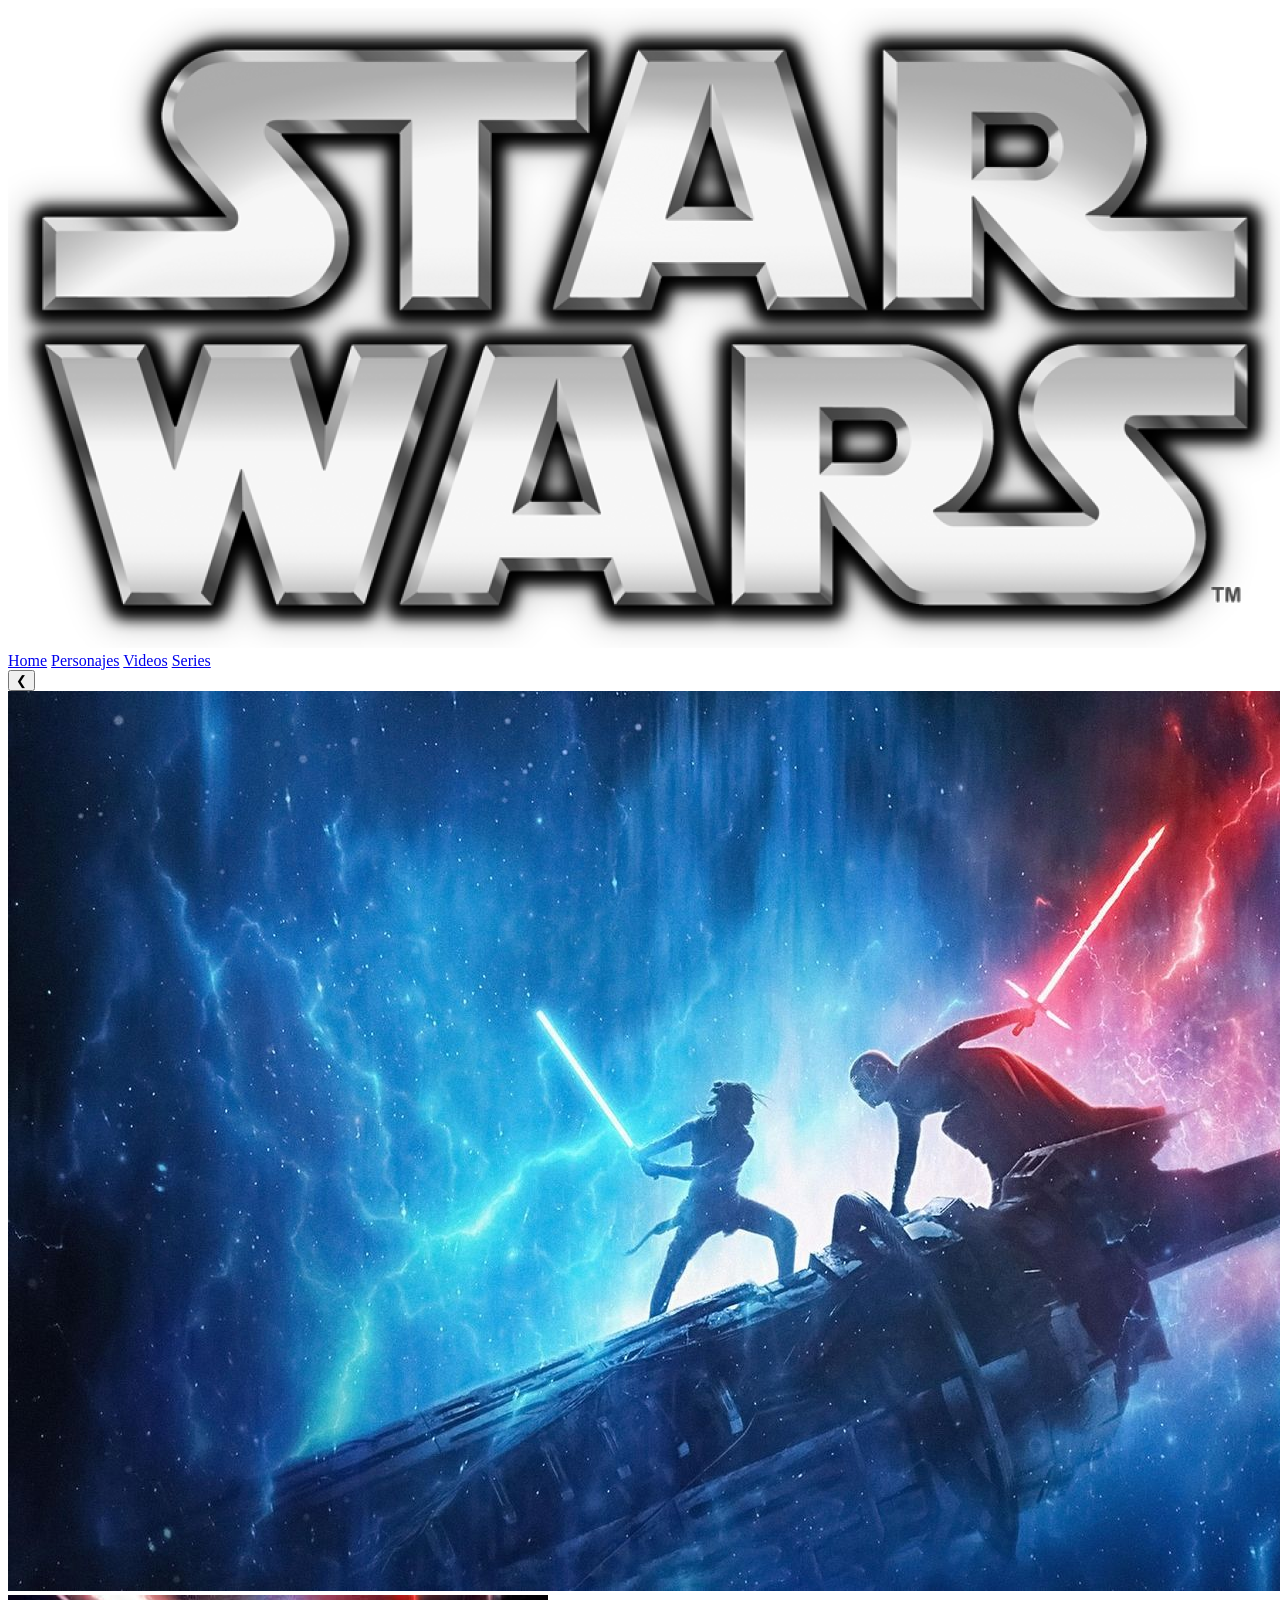
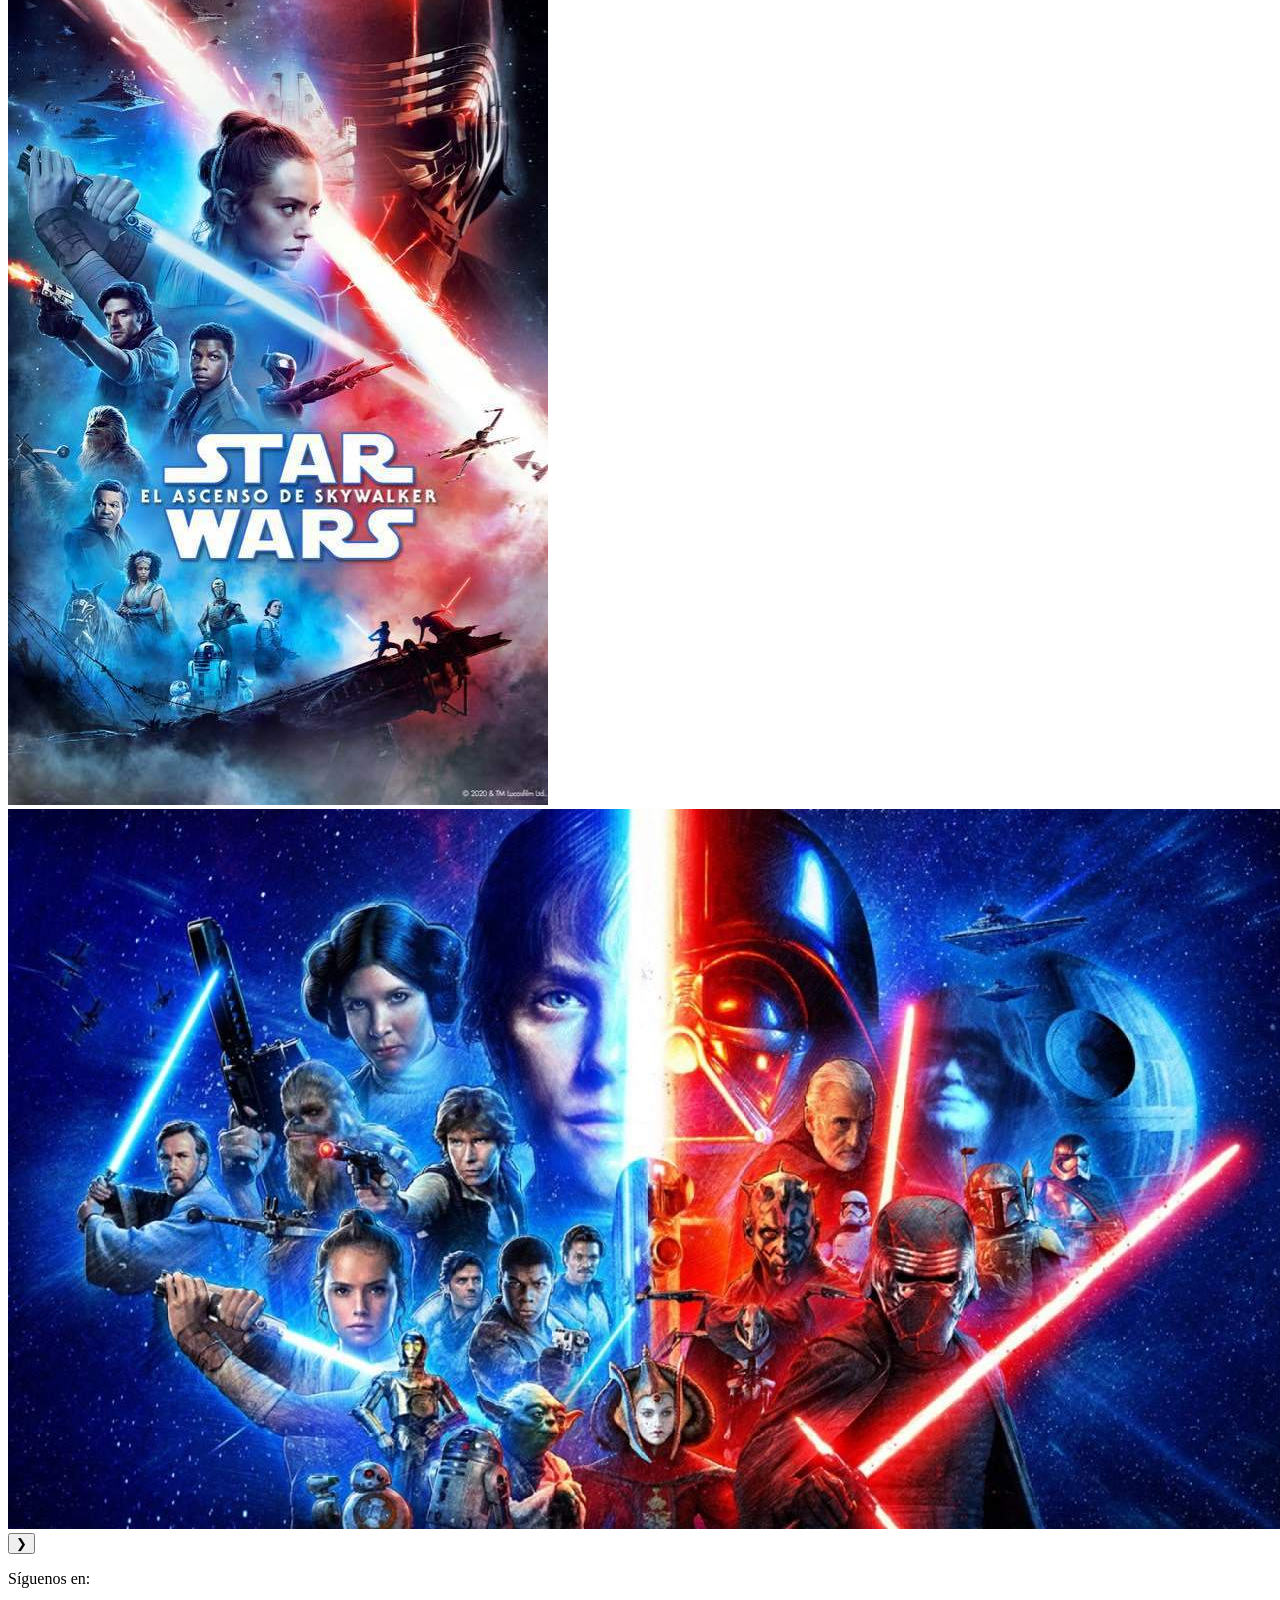
==== index.html @ c6d9a3d2 "my first commit" ====
<!DOCTYPE html>
<html lang="es">
<head>
  <meta charset="UTF-8">
  <meta name="viewport" content="width=device-width, initial-scale=1.0">
  <title>Star Wars</title>

</head>
<body>
  <header>
    <img src="img/icon.png"alt="Star Wars Logo">
  </header>
  <nav>
    <a href="#index.html">Home</a>
    <a href="#charters.html">Personajes</a>
    <a href="#videos.html">Videos</a>
    <a href="#series.html">Series</a>
  </nav>
  <main>
    <div class="carousel">
      <button class="prev" onclick="moveSlide(-1)">&#10094;</button>
      <div class="carousel-images" id="carousel">
        <img src="img/image.png" alt="Imagen 1">
        <img src="img/image_c671e2ee.jpeg" alt="Imagen 2">
        <img src="img/Star-Wars.jpg" alt="Imagen 3">
      </div>
      <button class="next" onclick="moveSlide(1)">&#10095;</button>
    </div>
  </main>
  <footer>
    <p>Síguenos en:</p>
    <a href="https://www.facebook.com/StarWars/" target="_blank">Facebook</a>
    <a href="https://twitter.com/starwars" target="_blank">Twitter</a>
    <a href="https://www.instagram.com/starwars/" target="_blank">Instagram</a>
    <a href="https://www.youtube.com/user/starwars" target="_blank">YouTube</a>
  </footer>
  <script>
    let index = 0;
    function moveSlide(step) {
      const carousel = document.getElementById('carousel');
      const totalSlides = carousel.children.length;
      index = (index + step + totalSlides) % totalSlides;
      carousel.style.transform = `translateX(-${index * 100}%)`;
    }
  </script>
</body>
</html>
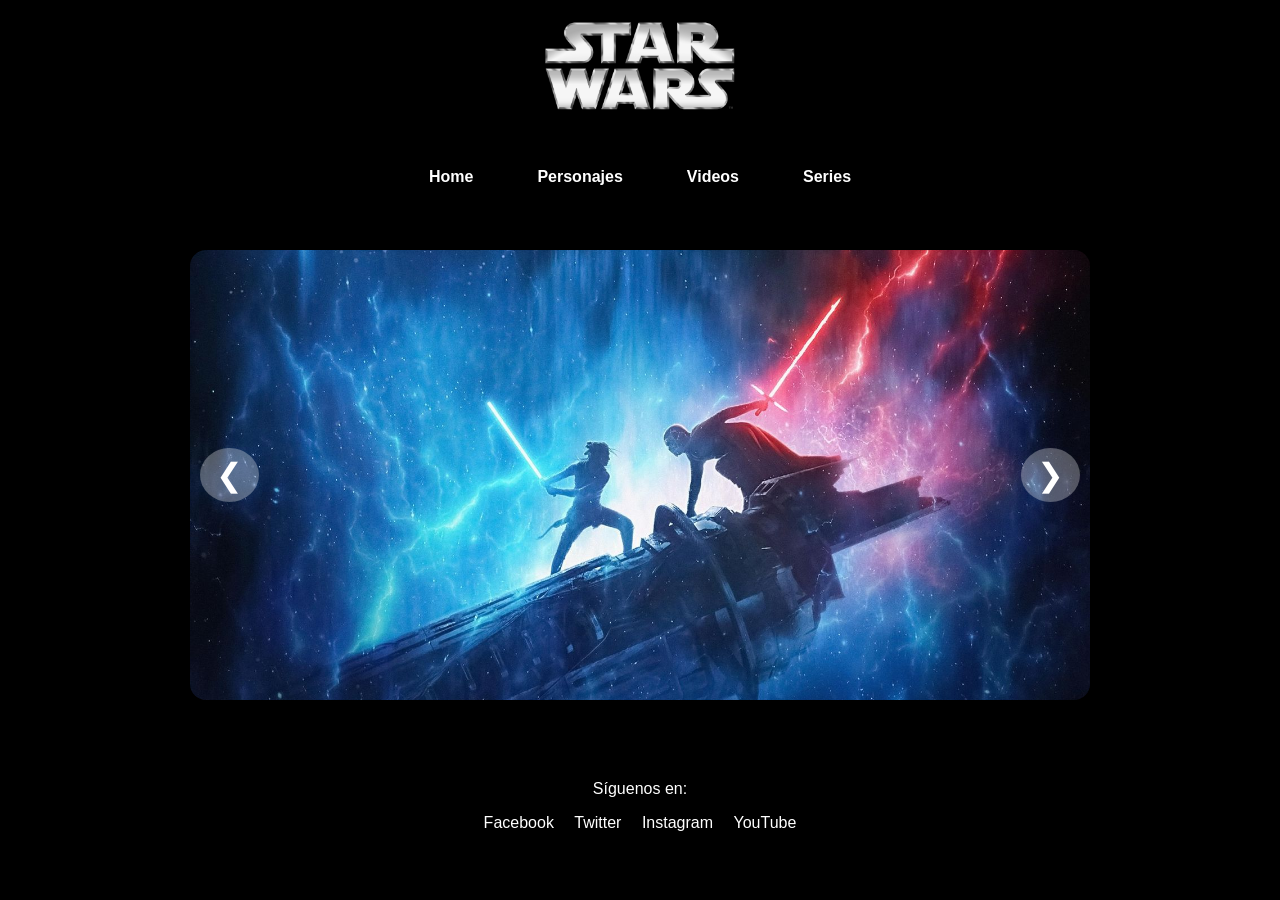
==== commit 2b196f6f: "actualizacion" ====
--- a/index.html
+++ b/index.html
@@ -4,6 +4,7 @@
   <meta charset="UTF-8">
   <meta name="viewport" content="width=device-width, initial-scale=1.0">
   <title>Star Wars</title>
+  <link rel="stylesheet" href="css/styles.css">
 
 </head>
 <body>
@@ -11,22 +12,27 @@
     <img src="img/icon.png"alt="Star Wars Logo">
   </header>
   <nav>
-    <a href="#index.html">Home</a>
-    <a href="#charters.html">Personajes</a>
-    <a href="#videos.html">Videos</a>
-    <a href="#series.html">Series</a>
+    <a href="index.html">Home</a>
+    <a href="charters.html">Personajes</a>
+    <a href="video.html">Videos</a>
+    <a href="series.html">Series</a>
   </nav>
   <main>
     <div class="carousel">
-      <button class="prev" onclick="moveSlide(-1)">&#10094;</button>
-      <div class="carousel-images" id="carousel">
-        <img src="img/image.png" alt="Imagen 1">
-        <img src="img/image_c671e2ee.jpeg" alt="Imagen 2">
-        <img src="img/Star-Wars.jpg" alt="Imagen 3">
+      <button class="carousel-btn prev" onclick="moveSlide(-1)">&#10094;</button>
+  
+      <div class="carousel-window">
+        <div class="carousel-images" id="carousel">
+          <img src="img/image.png" alt="Imagen 1">
+          <img src="img/2Star-Wars.jpg" alt="Imagen 2">
+          <img src="img/Star-Wars.jpg" alt="Imagen 3">
+        </div>
       </div>
-      <button class="next" onclick="moveSlide(1)">&#10095;</button>
+  
+      <button class="carousel-btn next" onclick="moveSlide(1)">&#10095;</button>
     </div>
   </main>
+  
   <footer>
     <p>Síguenos en:</p>
     <a href="https://www.facebook.com/StarWars/" target="_blank">Facebook</a>
--- a/css/styles.css
+++ b/css/styles.css
@@ -0,0 +1,274 @@
+body {
+  margin: 0;
+  background-color: black;
+  color: white;
+  font-family: Arial, sans-serif;
+}
+
+header {
+  background-color: black;
+  padding: 1rem;
+  text-align: center;
+}
+
+header img {
+  width: 200px;
+}
+
+nav {
+  display: flex;
+  flex-wrap: wrap;
+  justify-content: center;
+  background-color: black;
+  padding: 1rem 0;
+}
+
+nav a {
+  color: white;
+  text-decoration: none;
+  margin: 0.5rem 1rem;
+  font-weight: bold;
+  padding: 0.5rem 1rem;
+  transition: background-color 0.3s;
+}
+
+nav a:hover {
+  background-color: #ffff00;
+  color: black;
+  border-radius: 5px;
+}
+.tabs {
+  display: flex;
+  flex-direction: column;
+  gap: 1rem;
+  max-width: 800px;
+  margin: auto;
+}
+.tab {
+  border: 1px solid #444;
+  border-radius: 10px;
+  overflow: hidden;
+}
+.tab label {
+  display: block;
+  padding: 1rem;
+  background: #222;
+  cursor: pointer;
+  font-weight: bold;
+}
+.tab-content {
+  display: none;
+  background: #1a1a1a;
+  padding: 1rem 2rem;
+  line-height: 1.6;
+}
+input[type="checkbox"] {
+  display: none;
+}
+input[type="checkbox"]:checked + label + .tab-content {
+  display: block;
+}
+h3 {
+  color: #ffd700;
+  margin-top: 1.5rem;
+}
+ul, ol {
+  margin-left: 1.5rem;
+}
+li {
+  margin-bottom: 0.4rem;
+}
+
+.carousel {
+  position: relative;
+  width: 90%;
+  max-width: 900px;
+  margin: 2rem auto;
+  overflow: hidden;
+  border-radius: 16px;
+  box-shadow: 0 4px 20px rgba(0,0,0,0.5);
+  background-color: #000;
+}
+
+.carousel-window {
+  overflow: hidden;
+  width: 100%;
+}
+
+.carousel-images {
+  display: flex;
+  transition: transform 0.5s ease-in-out;
+  width: 100%;
+}
+
+.carousel-images img {
+  width: 100%;
+  flex-shrink: 0;
+  object-fit: cover;
+  height: 450px;
+  border-radius: 0;
+}
+
+/* Botones de navegación */
+.carousel-btn {
+  position: absolute;
+  top: 50%;
+  transform: translateY(-50%);
+  background-color: rgba(255, 255, 255, 0.3);
+  border: none;
+  font-size: 2rem;
+  color: white;
+  padding: 0.5rem 1rem;
+  cursor: pointer;
+  z-index: 2;
+  border-radius: 50%;
+  transition: background 0.3s;
+}
+
+.carousel-btn:hover {
+  background-color: rgba(255, 255, 255, 0.6);
+}
+
+.carousel-btn.prev {
+  left: 10px;
+}
+
+.carousel-btn.next {
+  right: 10px;
+}
+
+
+
+.prev {
+  left: 0;
+}
+
+.next {
+  right: 0;
+}
+
+/* CONTENIDO DE TEXTO */
+.content {
+  max-width: 1100px;
+  margin: 2rem auto;
+  padding: 2rem;
+  background-color: #111;
+  border-radius: 10px;
+  box-shadow: 0 0 10px rgba(255, 255, 255, 0.05);
+}
+
+.content h1 {
+  font-size: 2.5rem;
+  color: #ffff00;
+  margin-bottom: 1rem;
+}
+
+.content p {
+  margin-bottom: 1rem;
+}
+.video-content {
+  max-width: 1100px;
+  margin: 2rem auto;
+  padding: 1rem;
+  background-color: #111;
+  border-radius: 10px;
+  color: white;
+}
+
+.video-content h2 {
+  text-align: center;
+  color: #ffff00;
+  margin-bottom: 1.5rem;
+}
+
+/* Contenedor de los dos bloques */
+.video-grid {
+  display: flex;
+  justify-content: space-between;
+  gap: 2rem;
+  flex-wrap: wrap;
+}
+
+/* Video principal */
+#first-video iframe {
+  width: 760px;
+  height: 605px;
+  border-radius: 10px;
+  border: none;
+}
+
+/* Videos secundarios */
+.content-videos {
+  display: flex;
+  flex-direction: column;
+  gap: 1rem;
+}
+
+.content-videos iframe {
+  width: 300px;
+  height: 170px;
+  border-radius: 8px;
+}
+
+.content-videos a {
+  color: #ffff00;
+  text-decoration: none;
+  font-weight: bold;
+}
+
+.content-videos a:hover {
+  text-decoration: underline;
+}
+
+
+footer {
+  background-color: black;
+  text-align: center;
+  padding: 2rem 1rem;
+  color: white;
+}
+
+footer a {
+  color: white;
+  margin: 0 0.5rem;
+  text-decoration: none;
+}
+
+@media (max-width: 768px) {
+  nav a {
+    margin: 0.3rem;
+    padding: 0.5rem;
+    font-size: 0.9rem;
+  }
+
+  .carousel-images img {
+    height: 250px;
+  }
+
+  .carousel-btn {
+    font-size: 1.5rem;
+    padding: 0.3rem 0.7rem;
+  }
+}
+
+@keyframes neonPulse {
+  0%, 100% { box-shadow: 0 0 5px #ffff00; }
+  50% { box-shadow: 0 0 20px #ffff00; }
+}
+
+nav a:hover {
+  animation: neonPulse 1s infinite;
+}
+
+@media (max-width: 900px) {
+  .video-grid {
+    flex-direction: column;
+    align-items: center;
+  }
+
+  #first-video iframe,
+  .content-videos iframe {
+    width: 100%;
+    height: auto;
+  }
+}
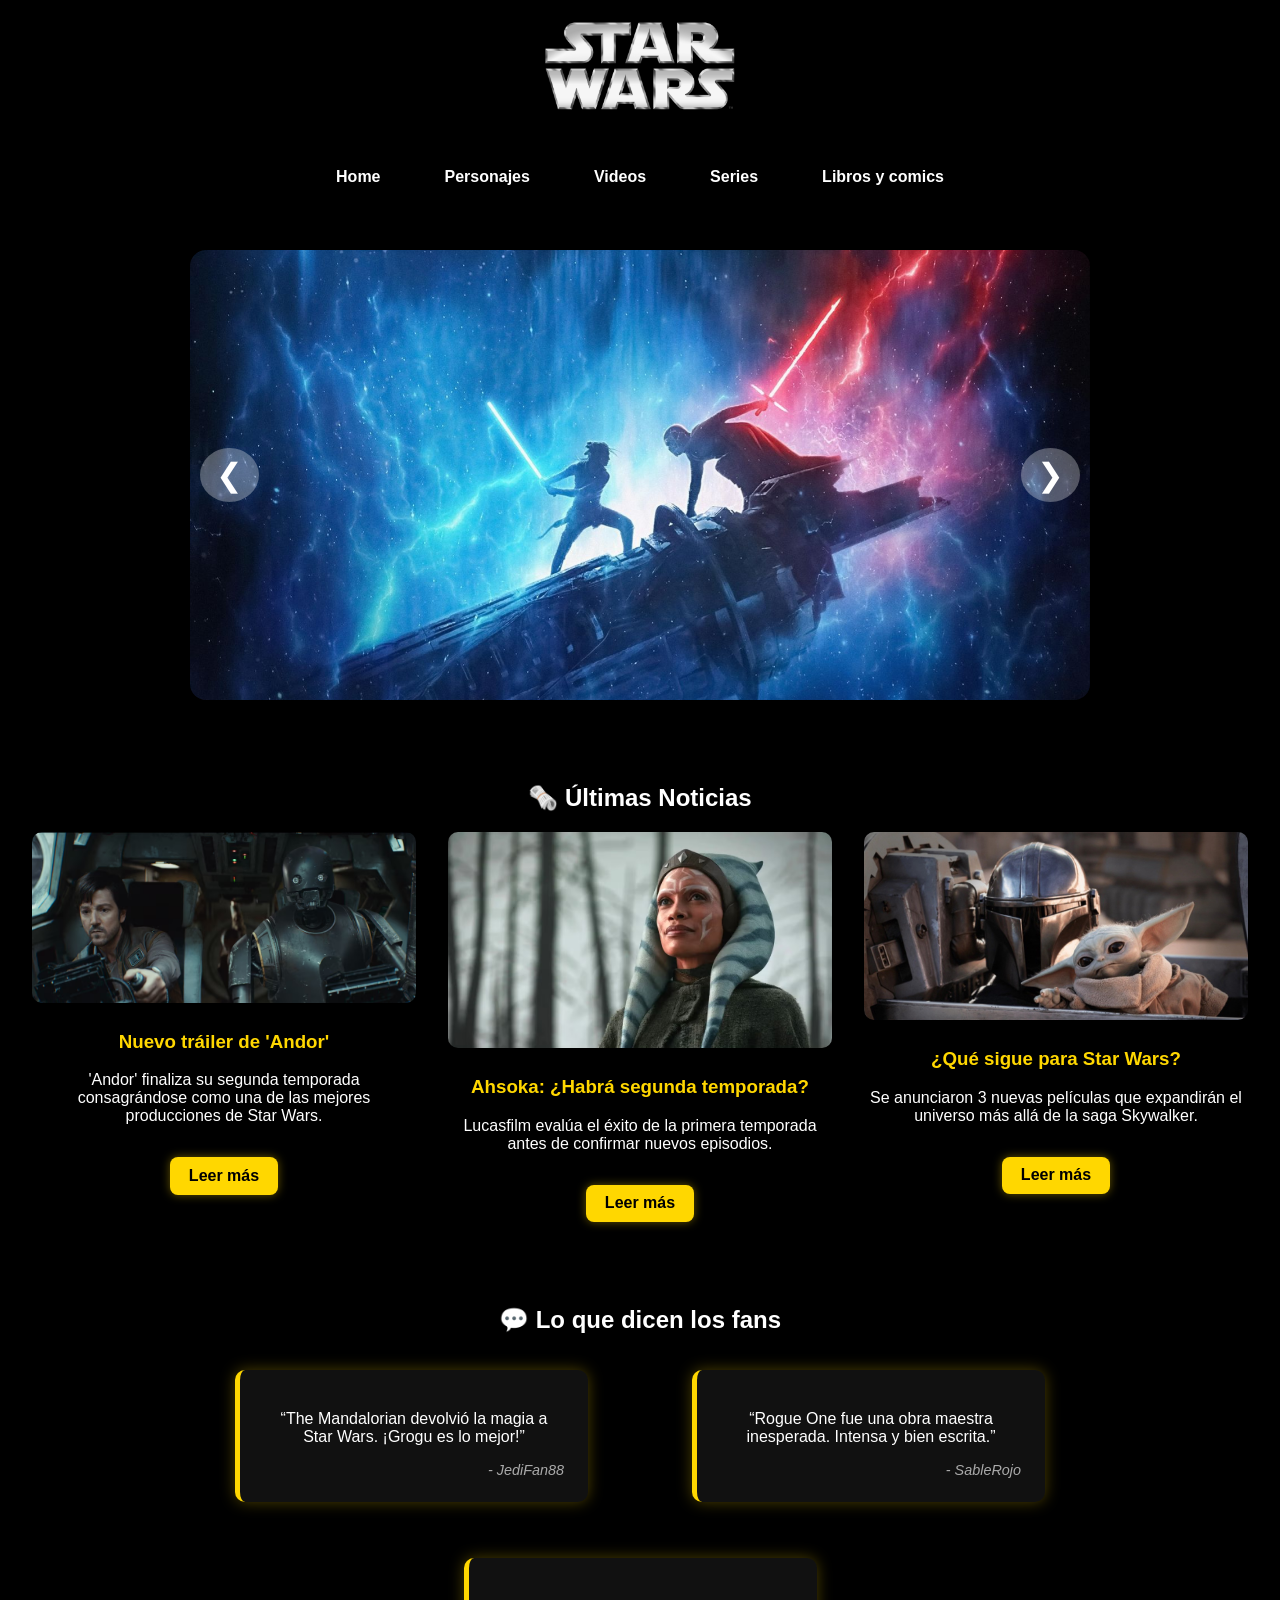
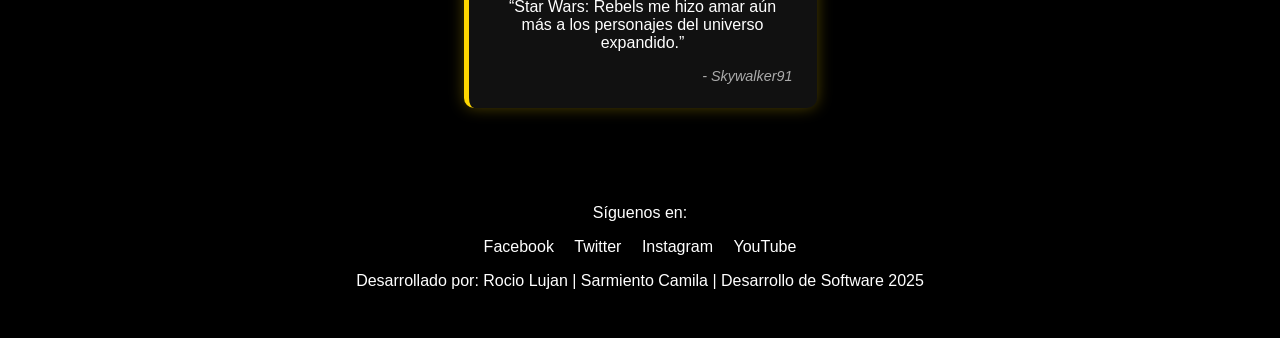
==== commit f698b9cd: "actualice home y agregue books" ====
--- a/index.html
+++ b/index.html
@@ -16,6 +16,7 @@
     <a href="charters.html">Personajes</a>
     <a href="video.html">Videos</a>
     <a href="series.html">Series</a>
+    <a href="books.html">Libros y comics</a>
   </nav>
   <main>
     <div class="carousel">
@@ -31,6 +32,48 @@
   
       <button class="carousel-btn next" onclick="moveSlide(1)">&#10095;</button>
     </div>
+    <section class="noticias">
+      <h2>🗞️ Últimas Noticias</h2>
+      <div class="news-grid">
+        <div class="card">
+          <img src="img/andor.avif" alt="Andor">
+          <h3>Nuevo tráiler de 'Andor'</h3>
+          <p>'Andor' finaliza su segunda temporada consagrándose como una de las mejores producciones de Star Wars.</p>
+          <a href="https://www.infobae.com/malditos-nerds/2025/05/16/review-andor-temporada-2-episodios-10-11-y-12-los-que-ganan-escriben-la-historia/" target="_blank">Leer más</a>
+        </div>
+        <div class="card">
+          <img src="img/ahsoka.avif" alt="Ahsoka">
+          <h3>Ahsoka: ¿Habrá segunda temporada?</h3>
+          <p>Lucasfilm evalúa el éxito de la primera temporada antes de confirmar nuevos episodios.</p>
+          <a href="https://www.fotogramas.es/series-tv-noticias/a46336034/ahsoka-temporada-2-star-wars-fecha-estreno-sinopsis-reparto-trailer/">Leer más</a>
+        </div>
+        <div class="card">
+          <img src="img/starwars-future.webp" alt="Futuro Star Wars">
+          <h3>¿Qué sigue para Star Wars?</h3>
+          <p>Se anunciaron 3 nuevas películas que expandirán el universo más allá de la saga Skywalker.</p>
+          <a href="https://www.tomatazos.com/noticia/locura-disney-anuncia-lanzara-3-peliculas-star-wars-2026-2027/">Leer más</a>
+        </div>
+      </div>
+    </section>
+    
+    <section class="testimonios">
+      <h2>💬 Lo que dicen los fans</h2>
+      <div class="testimonial-grid">
+        <blockquote>
+          <p>“The Mandalorian devolvió la magia a Star Wars. ¡Grogu es lo mejor!”</p>
+          <cite>- JediFan88</cite>
+        </blockquote>
+        <blockquote>
+          <p>“Rogue One fue una obra maestra inesperada. Intensa y bien escrita.”</p>
+          <cite>- SableRojo</cite>
+        </blockquote>
+        <blockquote>
+          <p>“Star Wars: Rebels me hizo amar aún más a los personajes del universo expandido.”</p>
+          <cite>- Skywalker91</cite>
+        </blockquote>
+      </div>
+    </section>
+    
   </main>
   
   <footer>
@@ -39,6 +82,14 @@
     <a href="https://twitter.com/starwars" target="_blank">Twitter</a>
     <a href="https://www.instagram.com/starwars/" target="_blank">Instagram</a>
     <a href="https://www.youtube.com/user/starwars" target="_blank">YouTube</a>
+
+    <p>
+      Desarrollado por: Rocio Lujan | Sarmiento Camila | Desarrollo de Software 2025
+    </p>
+
+
+
+
   </footer>
   <script>
     let index = 0;
--- a/css/styles.css
+++ b/css/styles.css
@@ -107,9 +107,20 @@
   object-fit: cover;
   height: 450px;
   border-radius: 0;
-}
-
-/* Botones de navegación */
+  opacity: 0;
+  transform: translateY(30px);
+  animation: aparecer 1s forwards;
+}
+
+@keyframes aparecer {
+  to {
+    opacity: 1;
+    transform: translateY(0);
+  }
+}
+
+
+
 .carousel-btn {
   position: absolute;
   top: 50%;
@@ -147,7 +158,80 @@
   right: 0;
 }
 
-/* CONTENIDO DE TEXTO */
+section {
+  padding: 2rem;
+  text-align: center;
+}
+/* Noticias */
+.news-grid {
+  display: flex;
+  gap: 2rem;
+  justify-content: center;
+  flex-wrap: wrap;
+}
+.news-grid .card {
+  flex: 1 1 280px;
+}
+
+/* Testimonios */
+.testimonial-grid {
+  display: flex;
+  gap: 1.5rem;
+  justify-content: center;
+  flex-wrap: wrap;
+}
+
+.testimonial-grid blockquote {
+  background-color: #111;
+  padding: 1.5rem;
+  border-left: 5px solid #ffd700;
+  border-radius: 10px;
+  max-width: 300px;
+  box-shadow: 0 0 15px rgba(255, 215, 0, 0.3);
+  transition: transform 0.3s;
+}
+
+.testimonial-grid blockquote:hover {
+  transform: scale(1.05);
+}
+
+.testimonial-grid cite {
+  display: block;
+  margin-top: 1rem;
+  font-size: 0.9rem;
+  color: #aaa;
+  text-align: right;
+}
+.card a {
+  display: inline-block;
+  margin-top: 1rem;
+  padding: 0.6rem 1.2rem;
+  background-color: #ffd700;
+  color: black;
+  font-weight: bold;
+  border-radius: 8px;
+  text-decoration: none;
+  transition: background-color 0.3s, transform 0.3s;
+  box-shadow: 0 0 10px rgba(255, 215, 0, 0.4);
+}
+
+.card a:hover {
+  background-color: #ffe800;
+  transform: scale(1.05);
+  box-shadow: 0 0 15px rgba(255, 255, 0, 0.6);
+}
+.card img {
+  width: 100%;
+  border-radius: 10px;
+  transition: transform 0.4s ease, box-shadow 0.4s ease;
+}
+
+.card img:hover {
+  transform: scale(1.03);
+  box-shadow: 0 0 20px rgba(255, 215, 0, 0.5);
+  cursor: pointer;
+}
+
 .content {
   max-width: 1100px;
   margin: 2rem auto;
@@ -181,7 +265,7 @@
   margin-bottom: 1.5rem;
 }
 
-/* Contenedor de los dos bloques */
+
 .video-grid {
   display: flex;
   justify-content: space-between;
@@ -189,7 +273,7 @@
   flex-wrap: wrap;
 }
 
-/* Video principal */
+
 #first-video iframe {
   width: 760px;
   height: 605px;
@@ -197,7 +281,7 @@
   border: none;
 }
 
-/* Videos secundarios */
+
 .content-videos {
   display: flex;
   flex-direction: column;
@@ -220,6 +304,49 @@
   text-decoration: underline;
 }
 
+.card-book-grid {
+  display: grid;
+  grid-template-columns: repeat(auto-fit, minmax(200px, 1fr));
+  gap: 1.5rem;
+  padding: 2rem;
+  max-width: 1200px;
+  margin: auto;
+}
+
+.card-book {
+  background-color: #111;
+  border: 1px solid #333;
+  border-radius: 10px;
+  padding: 1rem;
+  text-align: center;
+  box-shadow: 0 0 10px rgba(255, 232, 31, 0.2);
+  transition: transform 0.3s ease, box-shadow 0.3s ease;
+}
+
+.card-book:hover {
+  transform: translateY(-5px);
+  box-shadow: 0 0 20px rgba(255, 232, 31, 0.5);
+}
+
+.card-book img {
+  width: 100%;
+  height: 140px;
+  object-fit: cover;
+  border-radius: 8px;
+  margin-bottom: 0.8rem;
+}
+
+.card-book h5 {
+  color: #ffff00;
+  font-size: 1rem;
+  margin-bottom: 0.3rem;
+}
+
+.card-book span {
+  display: block;
+  color: #aaa;
+  font-size: 0.85rem;
+}
 
 footer {
   background-color: black;
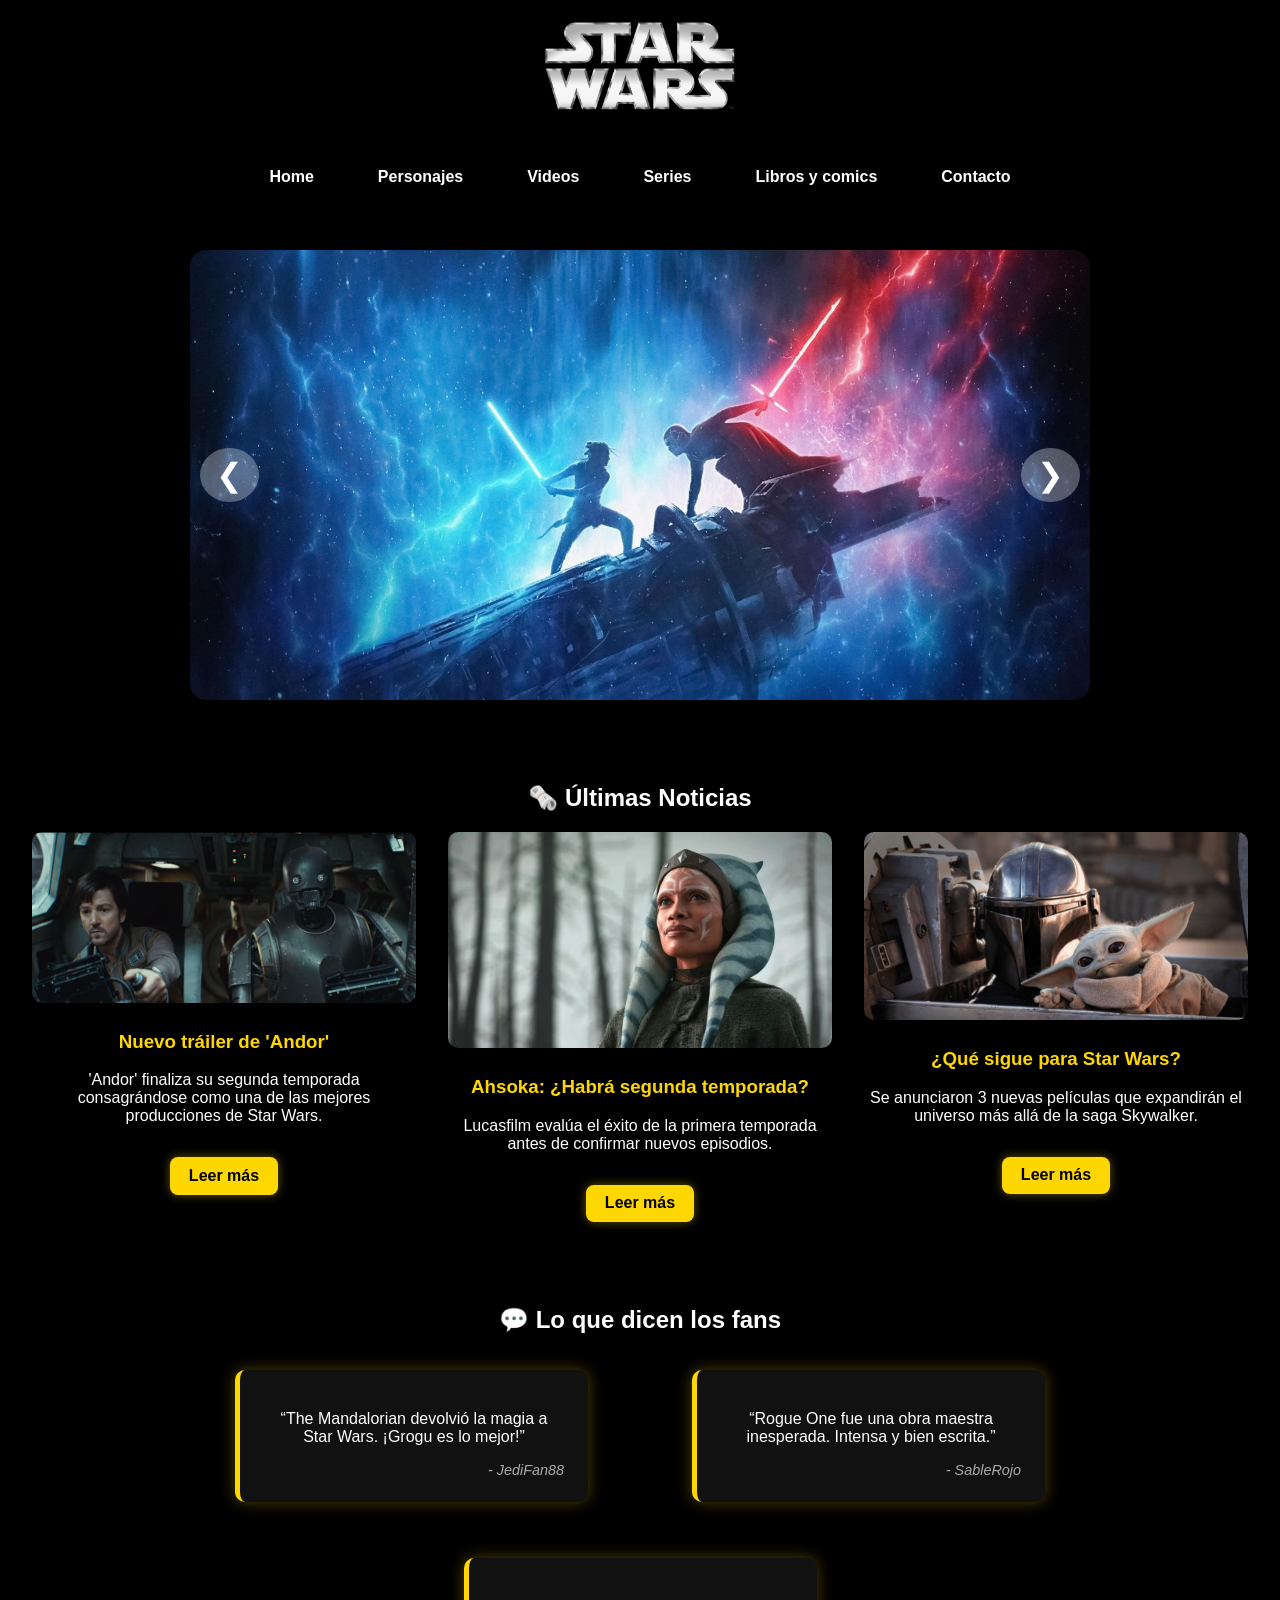
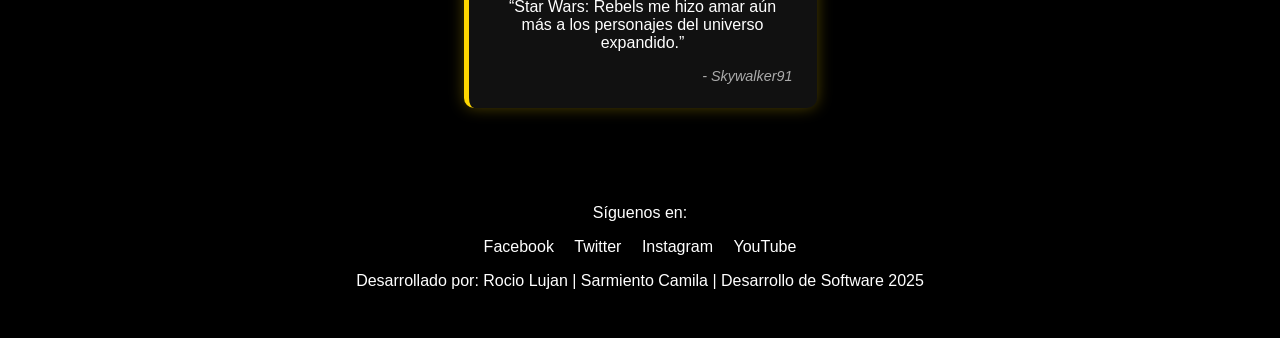
==== commit abf2a8b7: "Formulario contacto" ====
--- a/index.html
+++ b/index.html
@@ -17,6 +17,7 @@
     <a href="video.html">Videos</a>
     <a href="series.html">Series</a>
     <a href="books.html">Libros y comics</a>
+    <a href="contacto.html">Contacto</a>
   </nav>
   <main>
     <div class="carousel">
--- a/css/styles.css
+++ b/css/styles.css
@@ -398,4 +398,296 @@
     width: 100%;
     height: auto;
   }
-}+}
+
+.tabla-personajes {
+  margin: 2rem auto;
+  border-collapse: collapse;
+  width: 90%;
+  max-width: 1000px;
+  text-align: center;
+}
+.tabla-personajes th,
+.tabla-personajes td {
+  padding: 0.7rem;
+}
+
+#contacto h2 {
+  color: #ffff00;
+  text-align: center;
+  margin-bottom: 1.5rem;
+}
+
+#formulario-contacto {
+  display: flex;
+  flex-direction: column;
+  gap: 1rem;
+  max-width: 600px;
+  margin: 0 auto;
+}
+
+#formulario-contacto label {
+  text-align: left;
+  font-weight: bold;
+  color: #ffd700;
+}
+
+#formulario-contacto input,
+#formulario-contacto textarea {
+  background-color: #222;
+  color: white;
+  border: 1px solid #444;
+  padding: 0.8rem;
+  border-radius: 8px;
+  font-size: 1rem;
+  transition: box-shadow 0.3s ease;
+}
+
+#formulario-contacto input:focus,
+#formulario-contacto textarea:focus {
+  outline: none;
+  box-shadow: 0 0 10px rgba(255, 232, 31, 0.7);
+}
+
+#formulario-contacto button {
+  background-color: #ffd700;
+  color: black;
+  border: none;
+  padding: 0.8rem;
+  font-weight: bold;
+  border-radius: 8px;
+  cursor: pointer;
+  transition: background-color 0.3s ease, transform 0.3s;
+  box-shadow: 0 0 10px rgba(255, 215, 0, 0.4);
+}
+
+#formulario-contacto button:hover {
+  background-color: #ffe800;
+  transform: scale(1.05);
+  box-shadow: 0 0 15px rgba(255, 255, 0, 0.6);
+}
+
+#contacto {
+  max-width: 600px;
+  margin: auto;
+  background-color: #111;
+  padding: 2rem;
+  border-radius: 10px;
+  color: white;
+  box-shadow: 0 0 10px rgba(255, 255, 255, 0.1);
+}
+
+#contacto h2 {
+  text-align: center;
+  color: #ffff00;
+  margin-bottom: 1.5rem;
+}
+
+#formulario-contacto {
+  display: flex;
+  flex-direction: column;
+  gap: 1rem;
+}
+
+#formulario-contacto label {
+  font-weight: bold;
+  margin-bottom: 0.3rem;
+  color: #ffd700;
+}
+
+#formulario-contacto input,
+#formulario-contacto textarea {
+  padding: 0.8rem;
+  border: none;
+  border-radius: 5px;
+  background-color: #222;
+  color: white;
+  font-size: 1rem;
+}
+
+#formulario-contacto input:focus,
+#formulario-contacto textarea:focus {
+  outline: none;
+  box-shadow: 0 0 5px #ffd700;
+}
+
+#formulario-contacto button {
+  background-color: #ffd700;
+  color: black;
+  padding: 0.8rem;
+  border: none;
+  border-radius: 8px;
+  font-weight: bold;
+  cursor: pointer;
+  transition: background 0.3s;
+}
+
+#formulario-contacto button:hover {
+  background-color: #ffe800;
+  transform: scale(1.02);
+}
+
+/* RESPONSIVE */
+@media (max-width: 600px) {
+  #contacto {
+    padding: 1rem;
+  }
+
+  #formulario-contacto input,
+  #formulario-contacto textarea {
+    font-size: 0.95rem;
+  }
+
+  #formulario-contacto button {
+    font-size: 1rem;
+    padding: 0.6rem;
+  }
+}
+
+/* Estilos base para la tabla */
+.tabla-personajes {
+  width: 100%;
+  border-collapse: collapse;
+  margin: 1rem auto;
+  background-color: #111;
+  color: white;
+  box-shadow: 0 0 10px rgba(255,255,255,0.1);
+}
+
+.tabla-personajes th,
+.tabla-personajes td {
+  padding: 1rem;
+  text-align: center;
+  border: 1px solid #444;
+}
+
+.tabla-personajes img {
+  width: 100%;
+  max-width: 275px;
+  height: auto;
+  border-radius: 8px;
+}
+
+/* Estilos para pantallas pequeñas */
+@media (max-width: 768px) {
+  .tabla-personajes,
+  .tabla-personajes thead,
+  .tabla-personajes tbody,
+  .tabla-personajes th,
+  .tabla-personajes td,
+  .tabla-personajes tr {
+    display: block;
+    width: 100%;
+  }
+
+  .tabla-personajes thead {
+    display: none;
+  }
+
+  .tabla-personajes tr {
+    margin-bottom: 1.5rem;
+    border: 2px solid #333;
+    padding: 1rem;
+    background-color: #1a1a1a;
+    border-radius: 10px;
+  }
+
+  .tabla-personajes td {
+    text-align: left;
+    padding-left: 50%;
+    position: relative;
+    min-height: 3rem;
+  }
+
+  .tabla-personajes td::before {
+    content: attr(data-label);
+    position: absolute;
+    left: 1rem;
+    top: 50%;
+    transform: translateY(-50%);
+    font-weight: bold;
+    color: #ffd700;
+  }
+
+  .tabla-personajes img {
+    max-width: 100%;
+    height: auto;
+    display: block;
+    margin: 0 auto 1rem auto;
+  }
+}
+
+/* Estilos base para la tabla */
+.tabla-personajes {
+  width: 100%;
+  border-collapse: collapse;
+  margin: 1rem auto;
+  background-color: #111;
+  color: white;
+  box-shadow: 0 0 10px rgba(255,255,255,0.1);
+}
+
+.tabla-personajes th,
+.tabla-personajes td {
+  padding: 1rem;
+  text-align: center;
+  border: 1px solid #444;
+}
+
+.tabla-personajes img {
+  width: 100%;
+  max-width: 275px;
+  height: auto;
+  border-radius: 8px;
+}
+
+/* Estilos para pantallas pequeñas */
+@media (max-width: 768px) {
+  .tabla-personajes,
+  .tabla-personajes thead,
+  .tabla-personajes tbody,
+  .tabla-personajes th,
+  .tabla-personajes td,
+  .tabla-personajes tr {
+    display: block;
+    width: 100%;
+  }
+
+  .tabla-personajes thead {
+    display: none;
+  }
+
+  .tabla-personajes tr {
+    margin-bottom: 1.5rem;
+    border: 2px solid #333;
+    padding: 1rem;
+    background-color: #1a1a1a;
+    border-radius: 10px;
+  }
+
+  .tabla-personajes td {
+    text-align: left;
+    padding-left: 50%;
+    position: relative;
+    min-height: 3rem;
+  }
+
+  .tabla-personajes td::before {
+    content: attr(data-label);
+    position: absolute;
+    left: 1rem;
+    top: 50%;
+    transform: translateY(-50%);
+    font-weight: bold;
+    color: #ffd700;
+  }
+
+  .tabla-personajes img {
+  width: 100%;
+  max-width: 200px; /* Limitá el ancho */
+  height: auto;
+  display: block;
+  margin: 0 auto 1rem auto;
+  border-radius: 8px;
+}
+}
